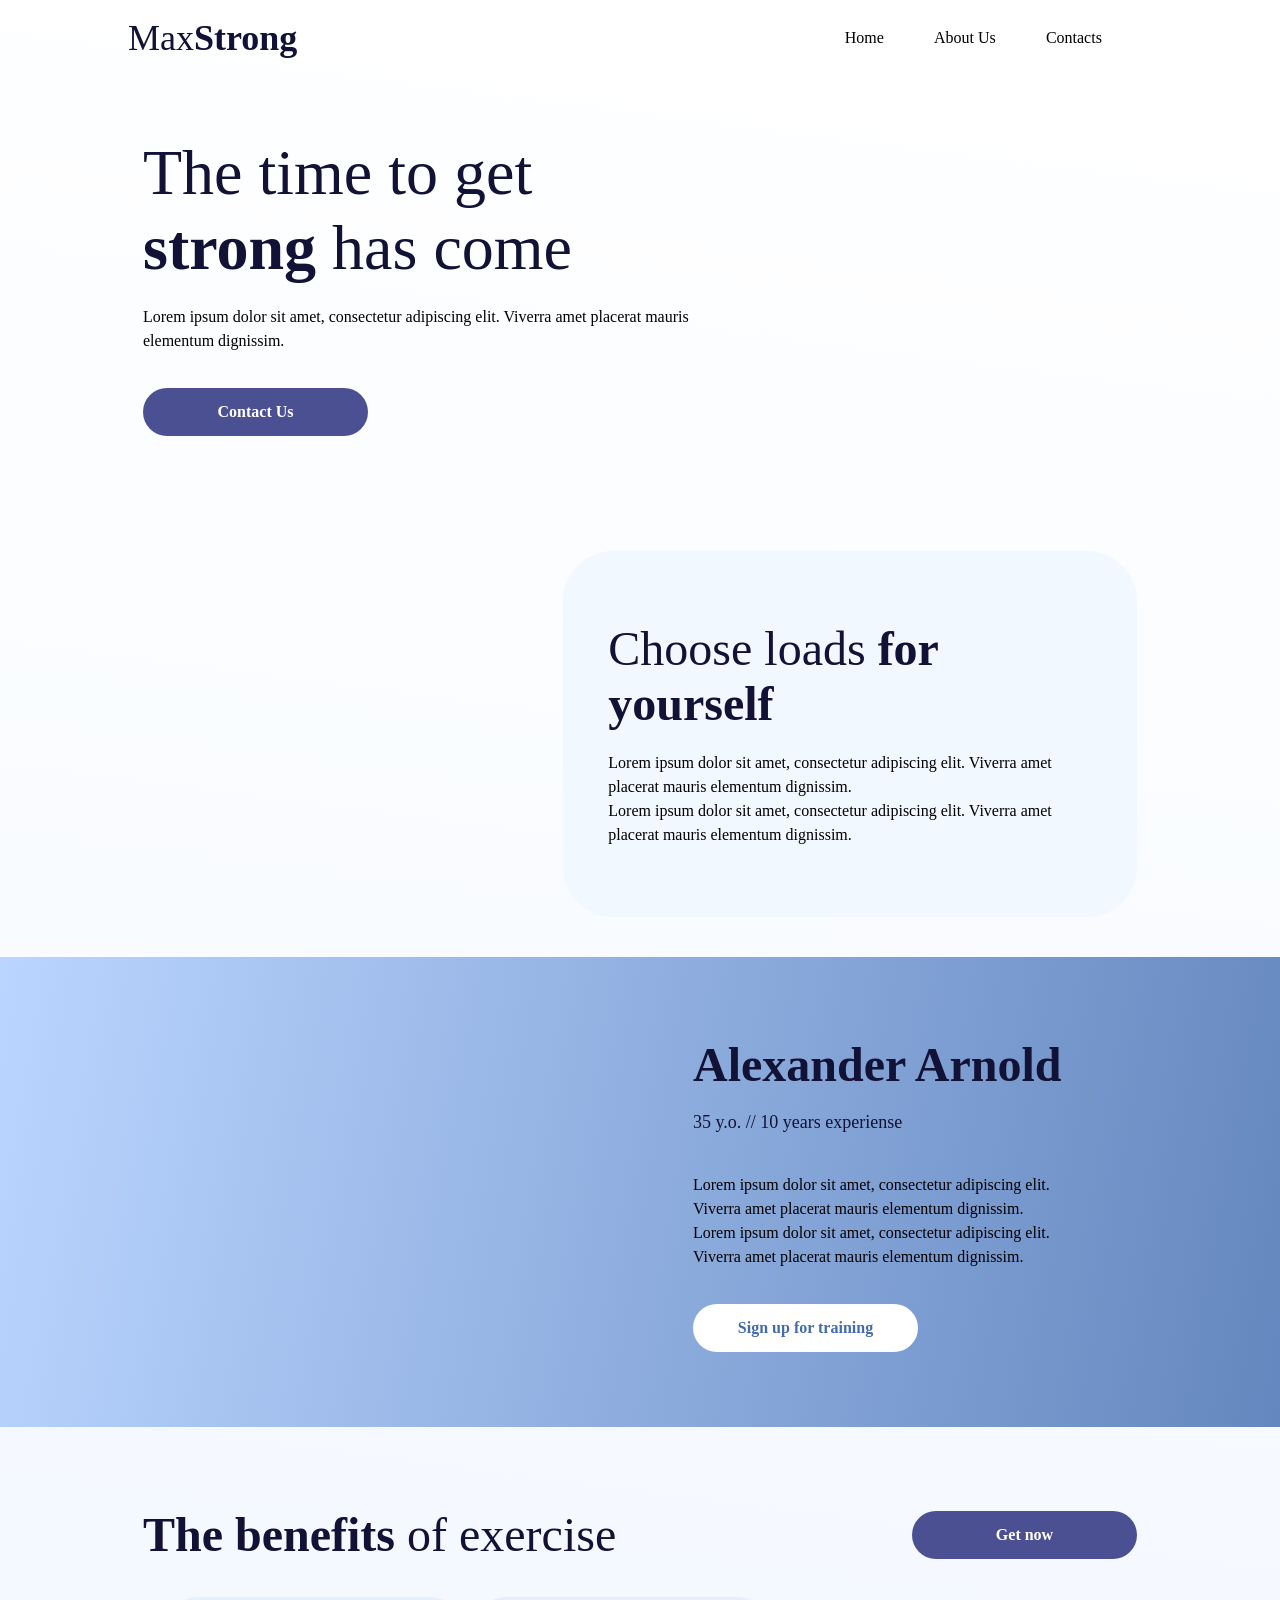
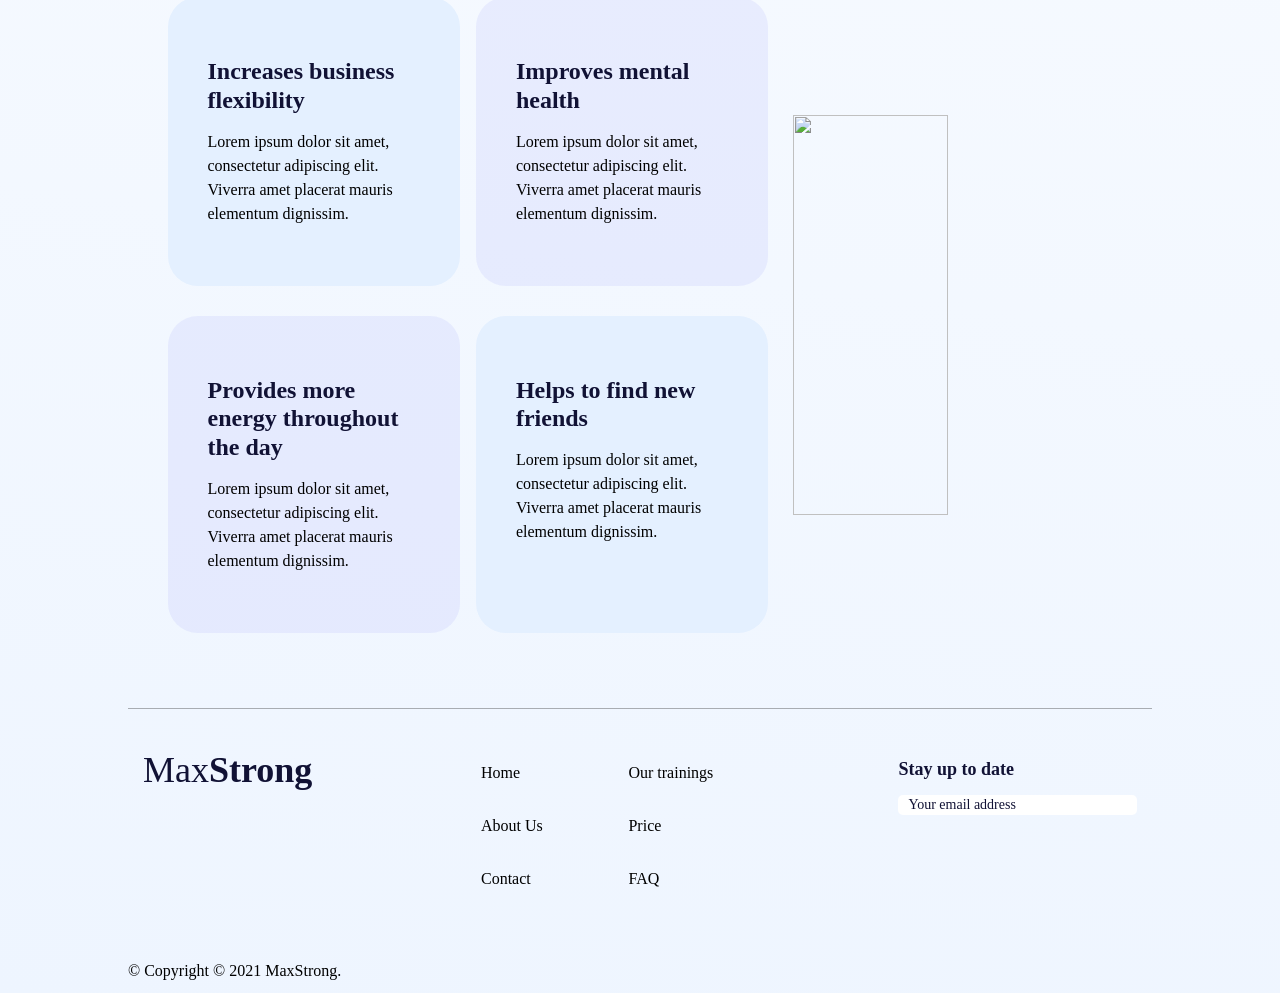
==== HomePage.html @ 8b4cdea7 "Added HomePage.html and index.css" ====
<!DOCTYPE html>
<html lang="en">
<head>
    <meta charset="UTF-8">
    <meta name="viewport" content="width=device-width, initial-scale=1.0">
    <link rel="stylesheet" href="index.css">
    <title>Workout with us</title>
</head>
<body>
    <div class="constrain">
        <div class="outer-container">
            <div class="top-bar">
                <h3>Max<span class="bold-word">Strong</span></h3>
                <ul class="top-menu">
                    <li>Home</li>
                    <li>About Us</li>
                    <li>Contacts</li>
                    <li><img src="https://assets.codepen.io/6060109/icon-search.png" alt=""></li>
                </ul>
            </div>

            <div class="content-section-container text-centered btm-padding">
                <div class="right-left-display">
                    <img src="https://assets.codepen.io/6060109/workout-vector-1.png" alt="">
                    <div class="text-section">
                        <h1>The time to get <span class="bold-word">strong</span> has come</h1>
                        <p>Lorem ipsum dolor sit amet, consectetur adipiscing elit. Viverra amet placerat mauris elementum dignissim.</p>
                        <a class="btn btn-primary" href="#">Contact Us</a>
                    </div>
                </div>
            </div>

            <div class="content-section-container btm-margin left-right-display">
                <img src="https://assets.codepen.io/6060109/workout-vector-2.png" alt="">
                <div class="blue-bg text-section">
                    <div class="content-section-container">
                        <h2>Choose loads
                            <span class="bold-word">for yourself</span></h2>
                        <p>Lorem ipsum dolor sit amet, consectetur adipiscing elit. Viverra amet placerat mauris elementum dignissim. <br>Lorem ipsum dolor sit amet, consectetur adipiscing elit. Viverra amet placerat mauris elementum dignissim.</p>
                    </div>
                </div>
            <div class="btm-padding"></div>
        </div>
    </div>
        <div class="gradblue-bg text-centered">
            <div class="content-section-container top-padding arnold-text-section">
                <h2><span class="bold-word">Alexander Arnold</span></h2>
                <h6>35 y.o. // 10 years experiense</h6>
                <p>Lorem ipsum dolor sit amet, consectetur adipiscing elit. Viverra amet placerat mauris elementum dignissim. <br>
                Lorem ipsum dolor sit amet, consectetur adipiscing elit. Viverra amet placerat mauris elementum dignissim.</p>
                <a href="#" class="btn btn-secondary">Sign up for training</a>
            </div>
            <img src="https://assets.codepen.io/6060109/trainer.png" alt="">
        </div>
        <div class="btm-padding"></div>

        <div class="outer-container">
            <div class="content-section-container border-bottom">
                <div class="header-flex">
                    <h2 class="btm-margin desktop-only"><span class="bold-word">The benefits</span> of exercise</h2>
                    <a class="btn btn-primary desktop-only" href="#">Get now</a>
                </div>
                <div class="right-left-display">
                    <img class="runner-img" src="https://assets.codepen.io/6060109/workout-vector-3.png" alt="">
                    <h2 class="btm-margin mobile-only"><span class="bold-word">The benefits</span> of exercise</h2>

                    <div class="text-container">
                        <div class="sub-text-container sub-bg-blue">
                            <h4><span class="bold-word">Increases business
                                flexibility</span></h4>
                            <p>Lorem ipsum dolor sit amet, consectetur adipiscing elit. Viverra amet placerat mauris elementum dignissim.</p>
                        </div>
                        <div class="sub-text-container sub-bg-purple">
                            <h4><span class="bold-word">Improves mental 
                                health</span></h4>
                            <p>Lorem ipsum dolor sit amet, consectetur adipiscing elit. Viverra amet placerat mauris elementum dignissim.</p>
                        </div>
                        <div class="sub-text-container sub-bg-purple">
                            <h4><span class="bold-word">Provides more energy
                                throughout the day</span></h4>
                            <p>Lorem ipsum dolor sit amet, consectetur adipiscing elit. Viverra amet placerat mauris elementum dignissim.</p>
                        </div>
                        <div class="sub-text-container sub-bg-blue">
                            <h4><span class="bold-word">Helps to find
                                new friends</span></h4>
                            <p>Lorem ipsum dolor sit amet, consectetur adipiscing elit. Viverra amet placerat mauris elementum dignissim.</p>
                        </div>
                    </div>
                    <a class="btn btn-primary mobile-only" href="#">Get now</a>
                </div>
            </div>
    
            <footer class="content-section-container text-centered">
                <h3>Max<span class="bold-word">Strong</span></h3>
                <ul>
                    <li>Home</li>
                    <li>About Us</li>
                    <li>Contact</li>
                    <li>Our trainings</li>
                    <li>Price</li>
                    <li>FAQ</li>
                </ul>
                <div class="footer-contact">
                    <h6 class="btm-margin-15"><span   class="bold-word">Stay up to date</span></h6>
                    <input type="text" placeholder="Your email address">
                </div>
                <div class="footer-icons  mobile-only">
                    <div class="icons">
                        <img src="https://assets.codepen.io/6060109/icon-instagram.png" >
                    </div>
                    <div class="icons">
                        <img src="https://assets.codepen.io/6060109/icon-dribbble.png" alt="">
                    </div>
                    <div class="icons">
                        <img src="https://assets.codepen.io/6060109/icon-twitter.png" alt="">
                    </div>
                    <div class="icons">
                    <img src="https://assets.codepen.io/6060109/icon-youtube.png" alt="">
                    </div>
                </div>
            </footer>
            <p id="copyright">© Copyright © 2021 MaxStrong.</p>
        </div>
    </div>
</body>
</html>
---- index.css ----
.constrain {
    max-width: 500px;
    margin: auto;
}

.bold-word {
    font-weight: 700;
}

.top-bar {
    box-shadow: 0px 10px 20px rgba(0, 0, 0, 0.04), 0px 2px 6px rgba(0, 0, 0, 0.04), 0px 0px 1px rgba(0, 0, 0, 0.04);
    height: 75px;
    display: flex;
    align-items: center;
    justify-content: center;
}

.content-section-container {
    padding: 40px 15px;
}

.content-section-container img {
    width: 100%;
}

.text-centered {
    text-align: center;
}

.btn {
    display: block;
    margin: 30px auto;
    text-decoration: none;
    width: 225px;
    font-weight: 600;
    text-align: center;
    padding: 15px 0;
    border-radius: 50px;
}

.btn-primary {
    background-color: #4B5092;
    color: white;
}

.btn-secondary {
    background-color: white;
    color: #436BAA;
}

.blue-bg {
    background-color: #F2F8FF;
}

.gradblue-bg {
    background: linear-gradient(99.85deg, #BAD5FF 0%, #6487BF 100%);
}

.gradblue-bg img{
    margin-bottom: -3px;
}

.sub-text-container {
    padding: 60px 40px;
    border-radius: 30px;
    margin: 15px;
}

.sub-text-container h4 {
    width: 85%;
}

.sub-bg-blue {
    background-color: #E4F0FF;
}

.sub-bg-purple {
    background-color: #727AEF1A;
}

.footer-icons {
    margin: 25px auto;
    width: 45%;
    display: flex;
    justify-content: space-between;
}

.icons {
    background-color: rgba(128, 173, 245, .2);
    border-radius: 100%;
    height: 32px;
    width: 32px;
    display: flex;
    text-align: center;
    justify-content: center;
}

.icons > img {
    width: 25px;
    height: 25px;
}

.top-menu {
    display: none;
}

.desktop-only {
    display: none;
}

/*modifier-classes single style*/
.btm-padding {
    padding-bottom: 100px;
}

.top-padding {
    padding-top: 80px;
}

.btm-margin {
    margin-bottom: 40px;
}

.btm-margin-15 {
    margin-bottom: 15px;
}

.border-bottom {
    border-bottom: 1px solid rgba(0, 0, 0, 0.3);
}

#copyright {
    margin: 60px 0;
    text-align: center;
}

*{
    margin: 0;
}

body{
    min-width: 100%;
    min-height: 100vh;
    font-family: Hellix;
    background: linear-gradient(7.28deg, #EEF5FF 0%, #FFFFFF 99.69%);
}

h1, h2, h3, h4, h6 {
    font-weight: 500;
    color: #111235;
}

h1 {
    font-size: 64px;
    line-height: 75px;
    margin: 20px 0;
}

h2 {
    font-size: 48px;
    margin-bottom: 20px;
}

h3 {
    font-size: 36px;
}

h4 {
    font-size: 24px;
    line-height: 28.8px;
    margin-bottom: 15px;
}

h6 {
    font-size: 18px;
    margin: 0 0 40px;
}

p {
    line-height: 24px;
    font-size: 16px;
    font-weight: 400;
}

ul {
    padding: 30px 0;
}

ul li {
    list-style-type: none;
    padding: 20px 0;
}

input[type="text"] {
    width: 50%;
    padding: 10px;
    border: none;
    border-radius: 5px;
    font-family: hellix;
    font-weight: 400;
    font-size: 14px;
    background: url("https://assets.codepen.io/6060109/icon-send.png") white 95% 50% no-repeat;
}

input::placeholder{
    color: #111235;
}


/* Large devices (laptops/desktops, 992px and up) */
@media only screen and (min-width: 992px) {
    .constrain {
        max-width: 1500px;
    }
    .outer-container {
        margin: 0 10%;
    }
    .top-bar {
        box-shadow: none;
        display: flex;
        justify-content: space-between;
    }
    .top-menu {
        width: 30%;
        display: flex;
        justify-content: space-between;
        align-items: center;
    }
    .right-left-display, .left-right-display{
        display: flex;
        justify-content: space-between;
        align-items: center;
    }
    
    .right-left-display {
        flex-direction: row-reverse;
    }

    .right-left-display>img, .left-right-display>img {
        width: 45%;
    }

    .gradblue-bg {
        display: flex;
        flex-direction: row-reverse;
        justify-content: center;
    }

    .text-section{
        width: 55%;
        text-align: left;
    }

    .arnold-text-section {
        text-align: left;
        width: 30%;
        margin-left: 40px;
    }
    
    .gradblue-bg img {
        margin: 0px;
        width: 450px;
    }

    .btn {
        margin: 35px 0;
    }
    .blue-bg {
        border-radius: 50px;
        padding: 30px;
    }

    .header-flex {
        display: flex;
        justify-content: space-between;
        align-items: center;
    }

    .header-flex > * {
        margin: 0;
    }

    .text-container {
        display: flex;
        flex-wrap: wrap;
        justify-content: center;
        width: 85%;
        margin: 20px auto;
    }

    .sub-text-container {
        width: 45%;
        box-sizing: border-box;
        margin: 15px 8px;
    }

    .sub-text-container h4 {
        width: 90%;
    }

    .runner-img {
        width: 15%;
        height: 400px;
    }
    
    .btm-padding {
        padding-bottom: 40px;
    }

    .btm-margin {
        margin-bottom: 0px;
    }

    .desktop-only {
        display: block;
    }

    .mobile-only {
        display: none;
    }

    #copyright {
        text-align: left;
        margin: 10px auto;
    }

    footer{
        display: flex;
        justify-content: space-between;
    }

    footer.content-section-container {
        padding-bottom: 0px;
    }

    footer h3 {
        width: 30%;
        text-align: left;
    }

    footer ul {
        width: 40%;
        display: flex;
        flex-direction: column;
        flex-wrap: wrap;
        height: 200px;
        padding: 0px 10%;        
        text-align: left;
    }

    footer li {
        padding-top: 15px;
    }

    footer .footer-contact {
        padding-top: 10px;
        width: 30%;
        text-align: left;
    }

    input[type=text] {
        width: 100%;
        height: 20px;
        box-sizing: border-box;
    }
}
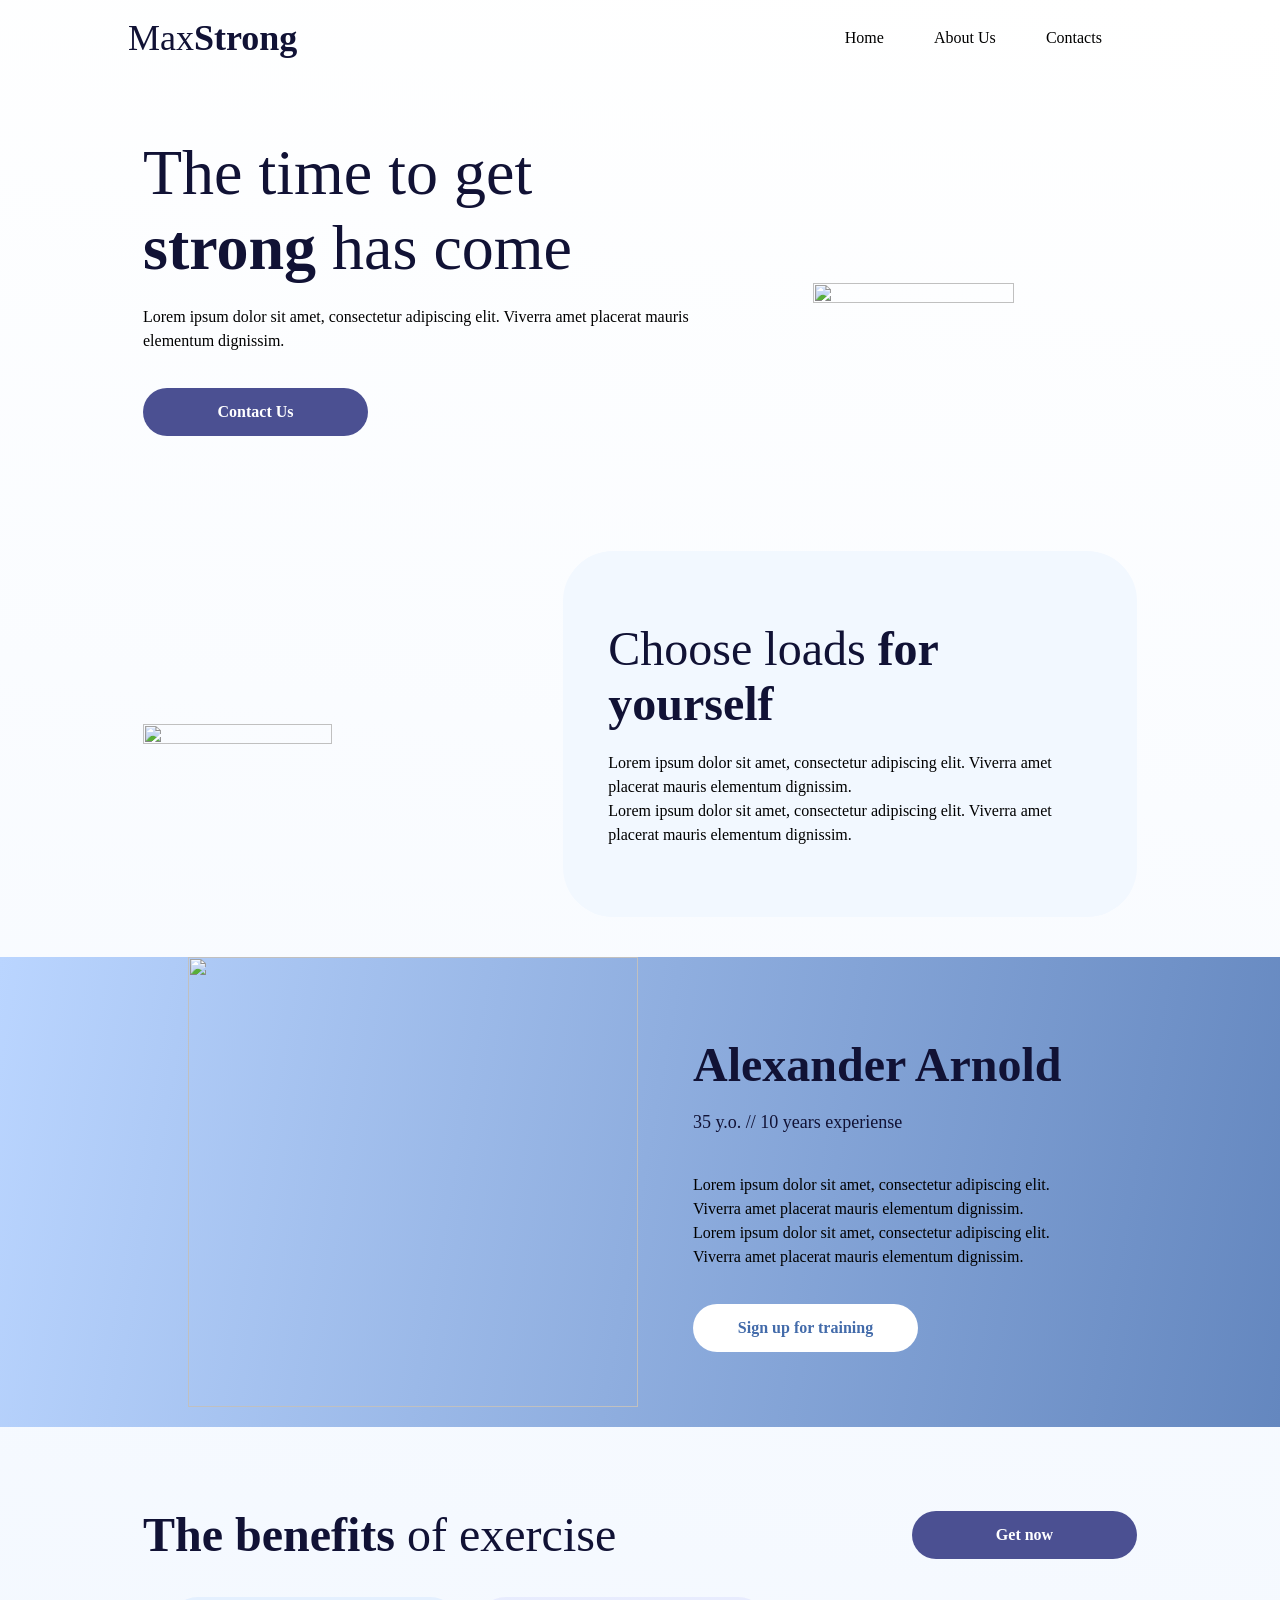
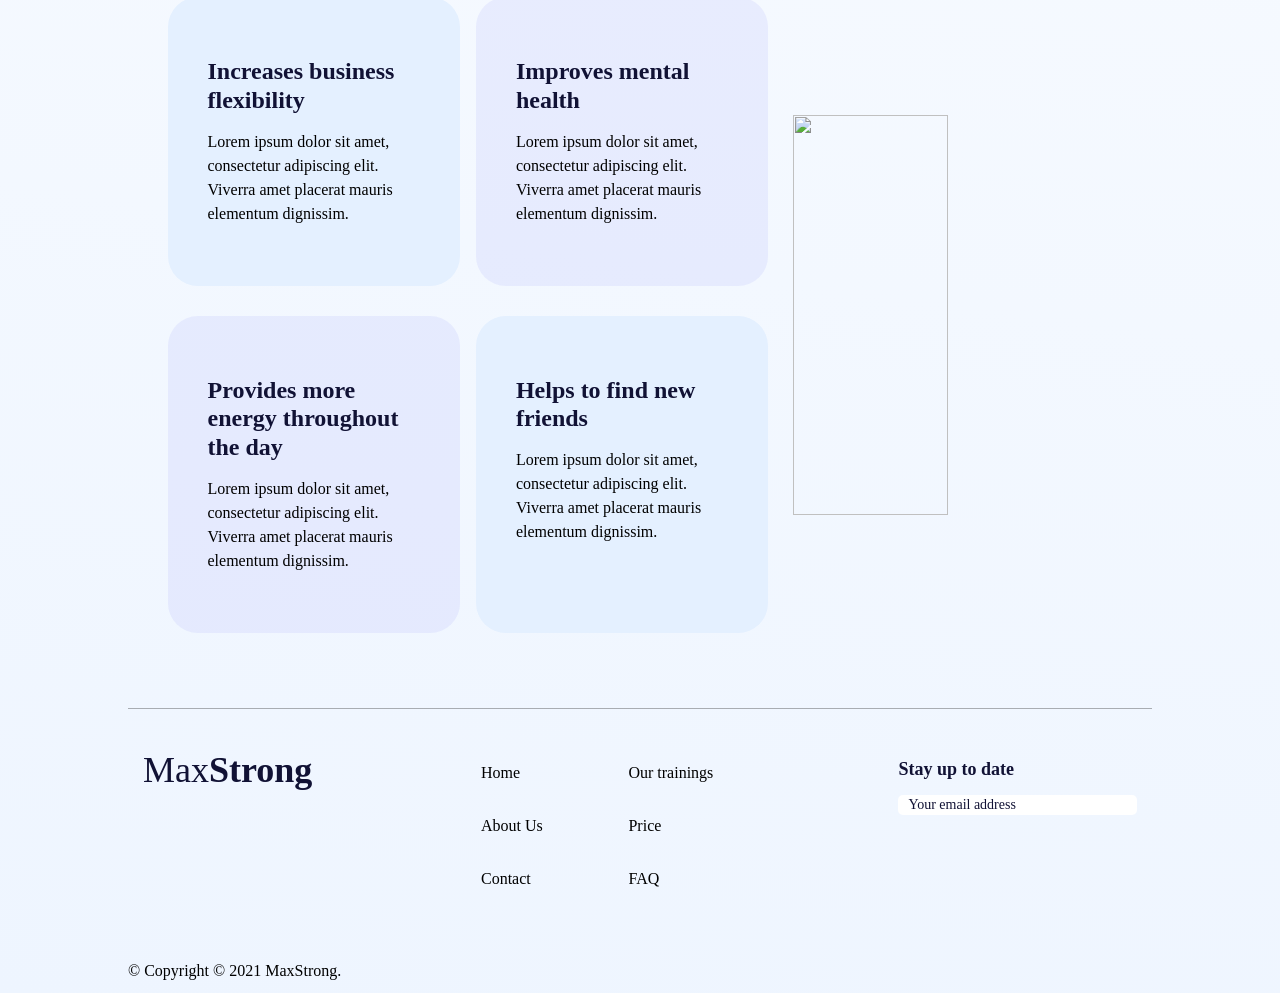
==== commit de5c2fcf: "Removed <DOCTYPE>" ====
--- a/HomePage.html
+++ b/HomePage.html
@@ -1,4 +1,3 @@
-<!DOCTYPE html>
 <html lang="en">
 <head>
     <meta charset="UTF-8">
